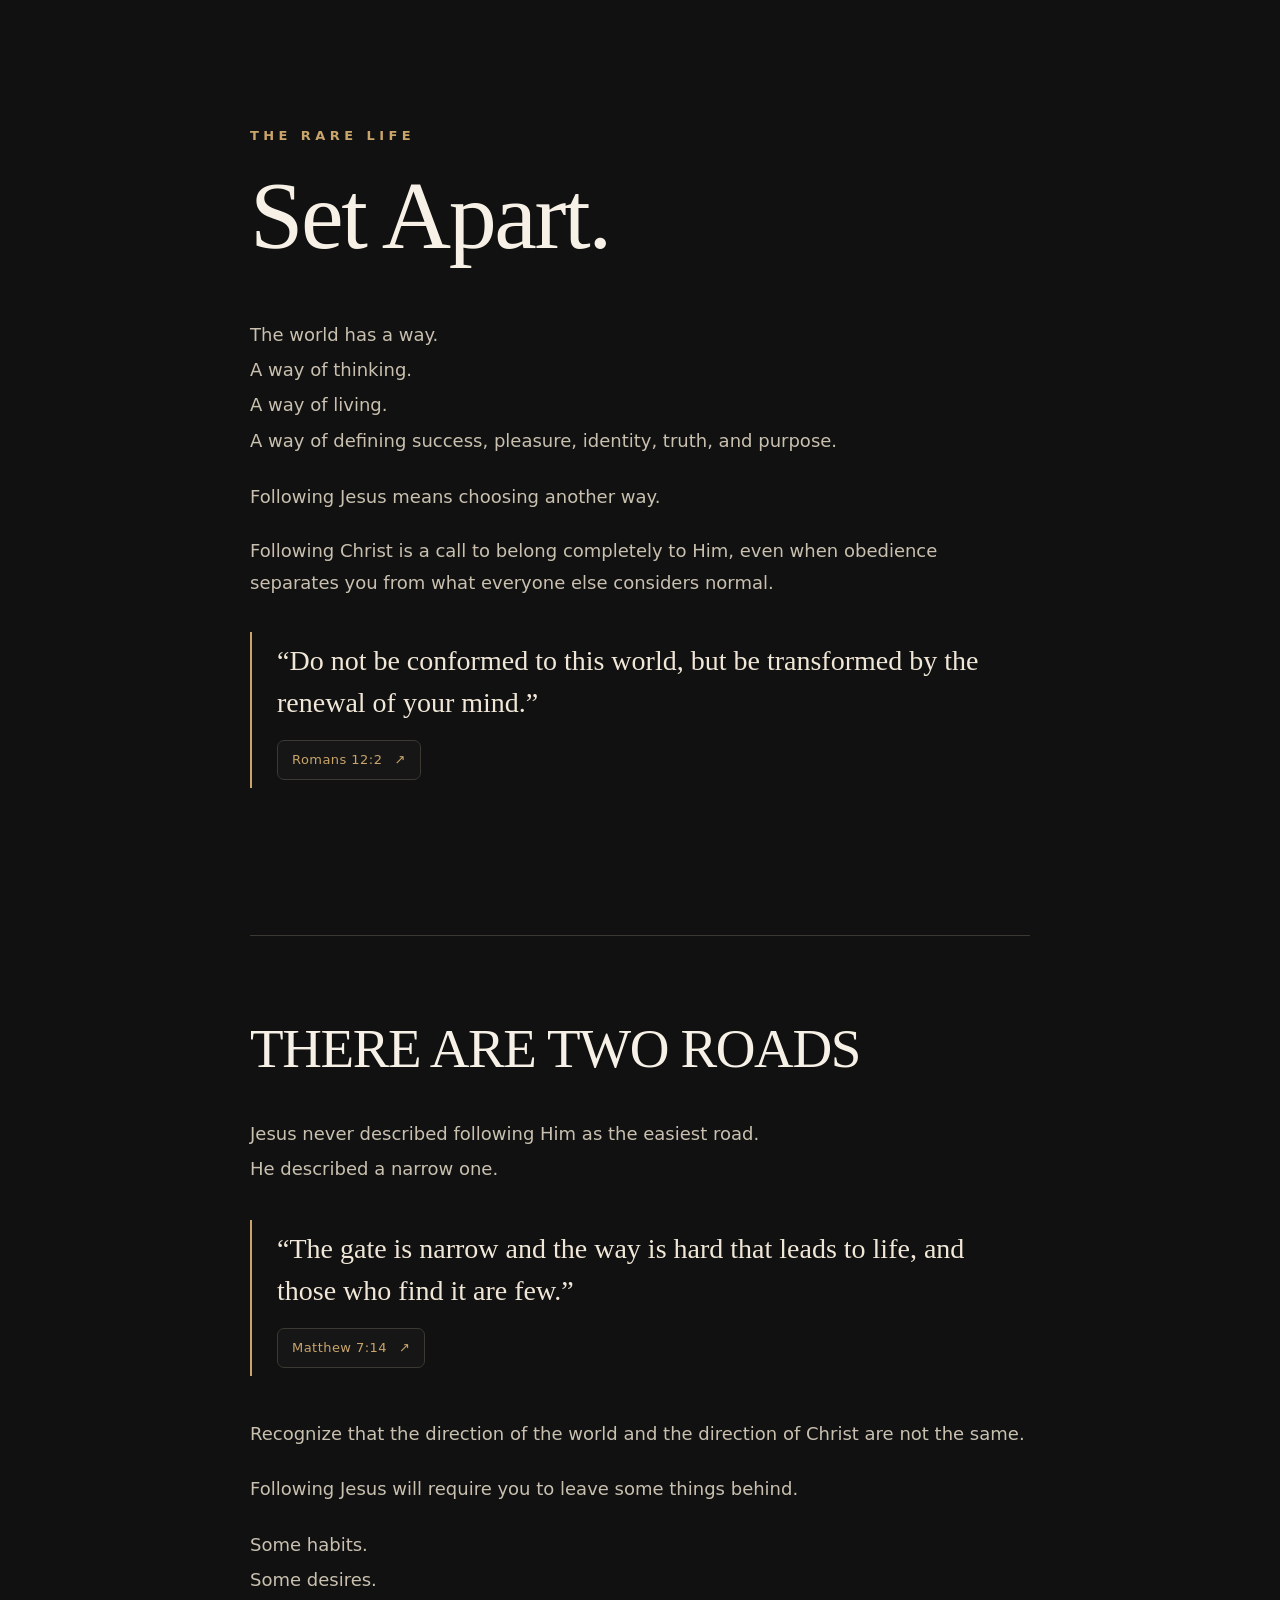
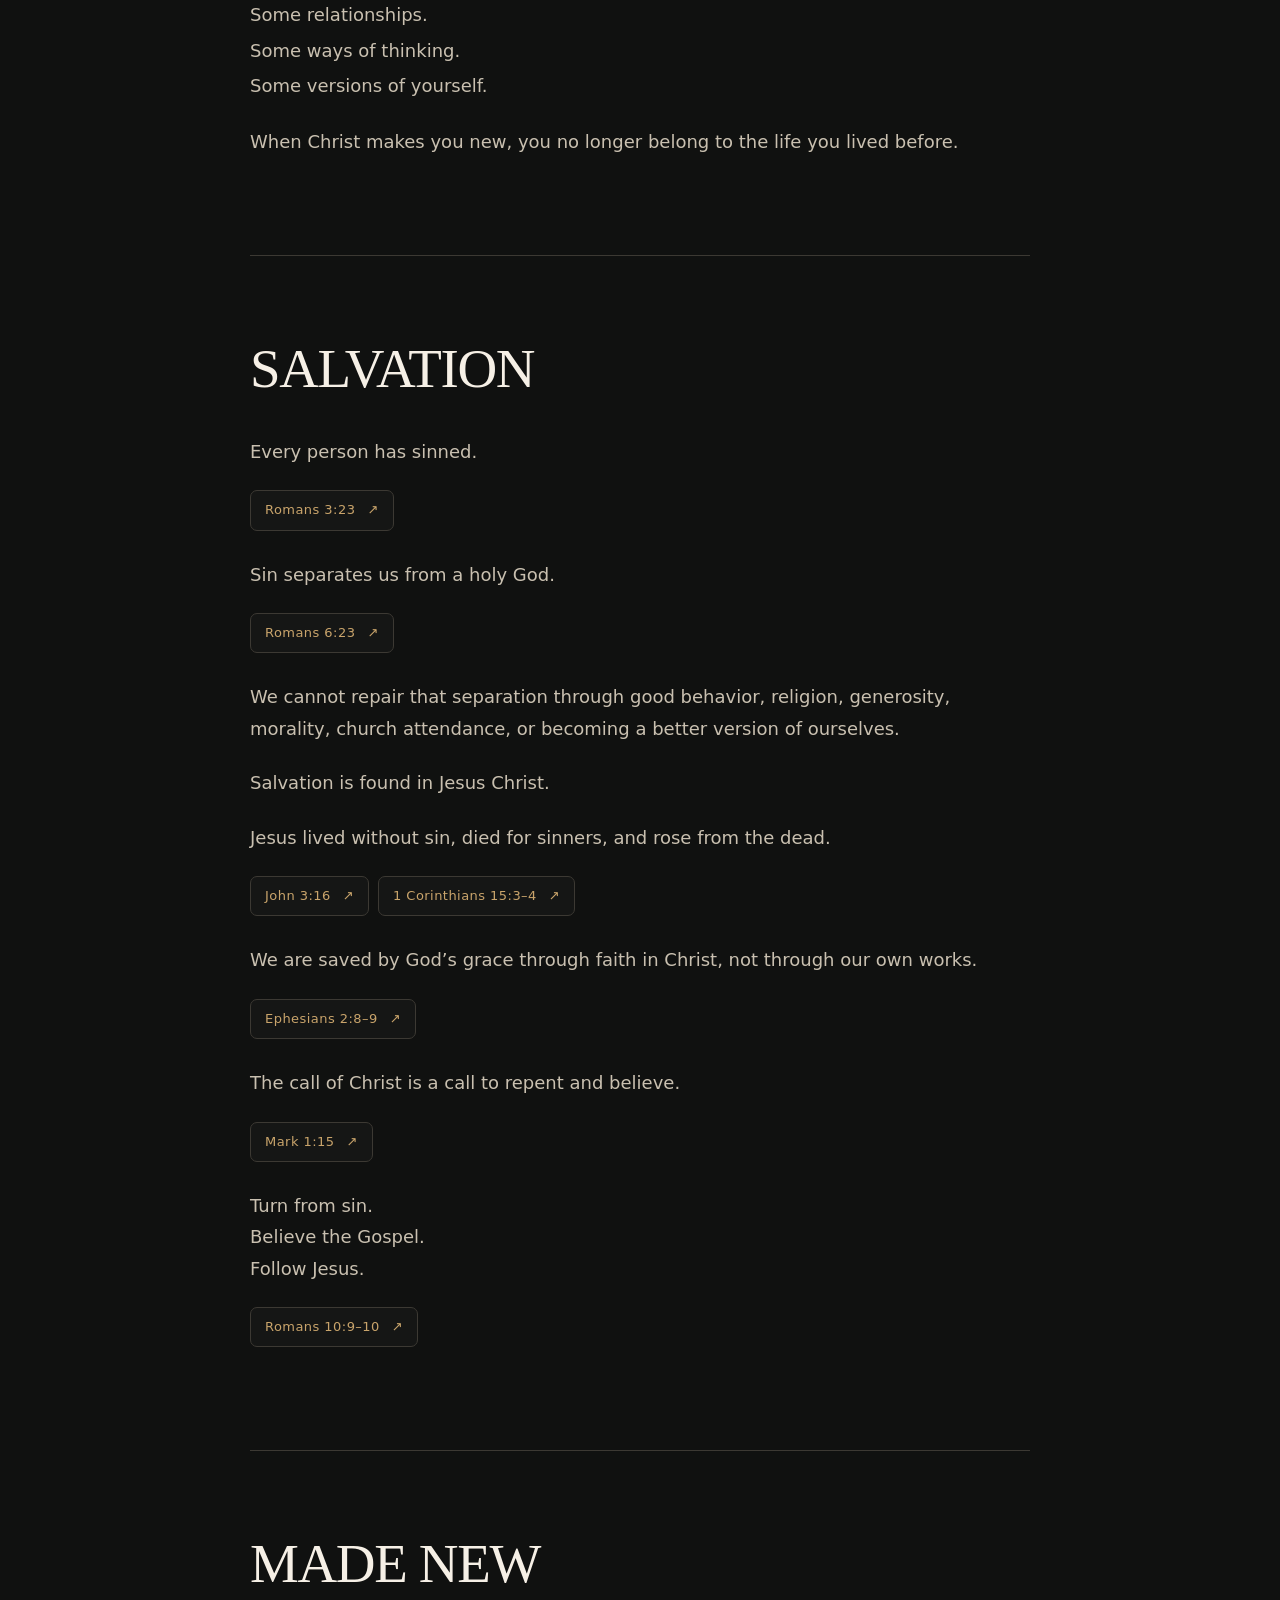
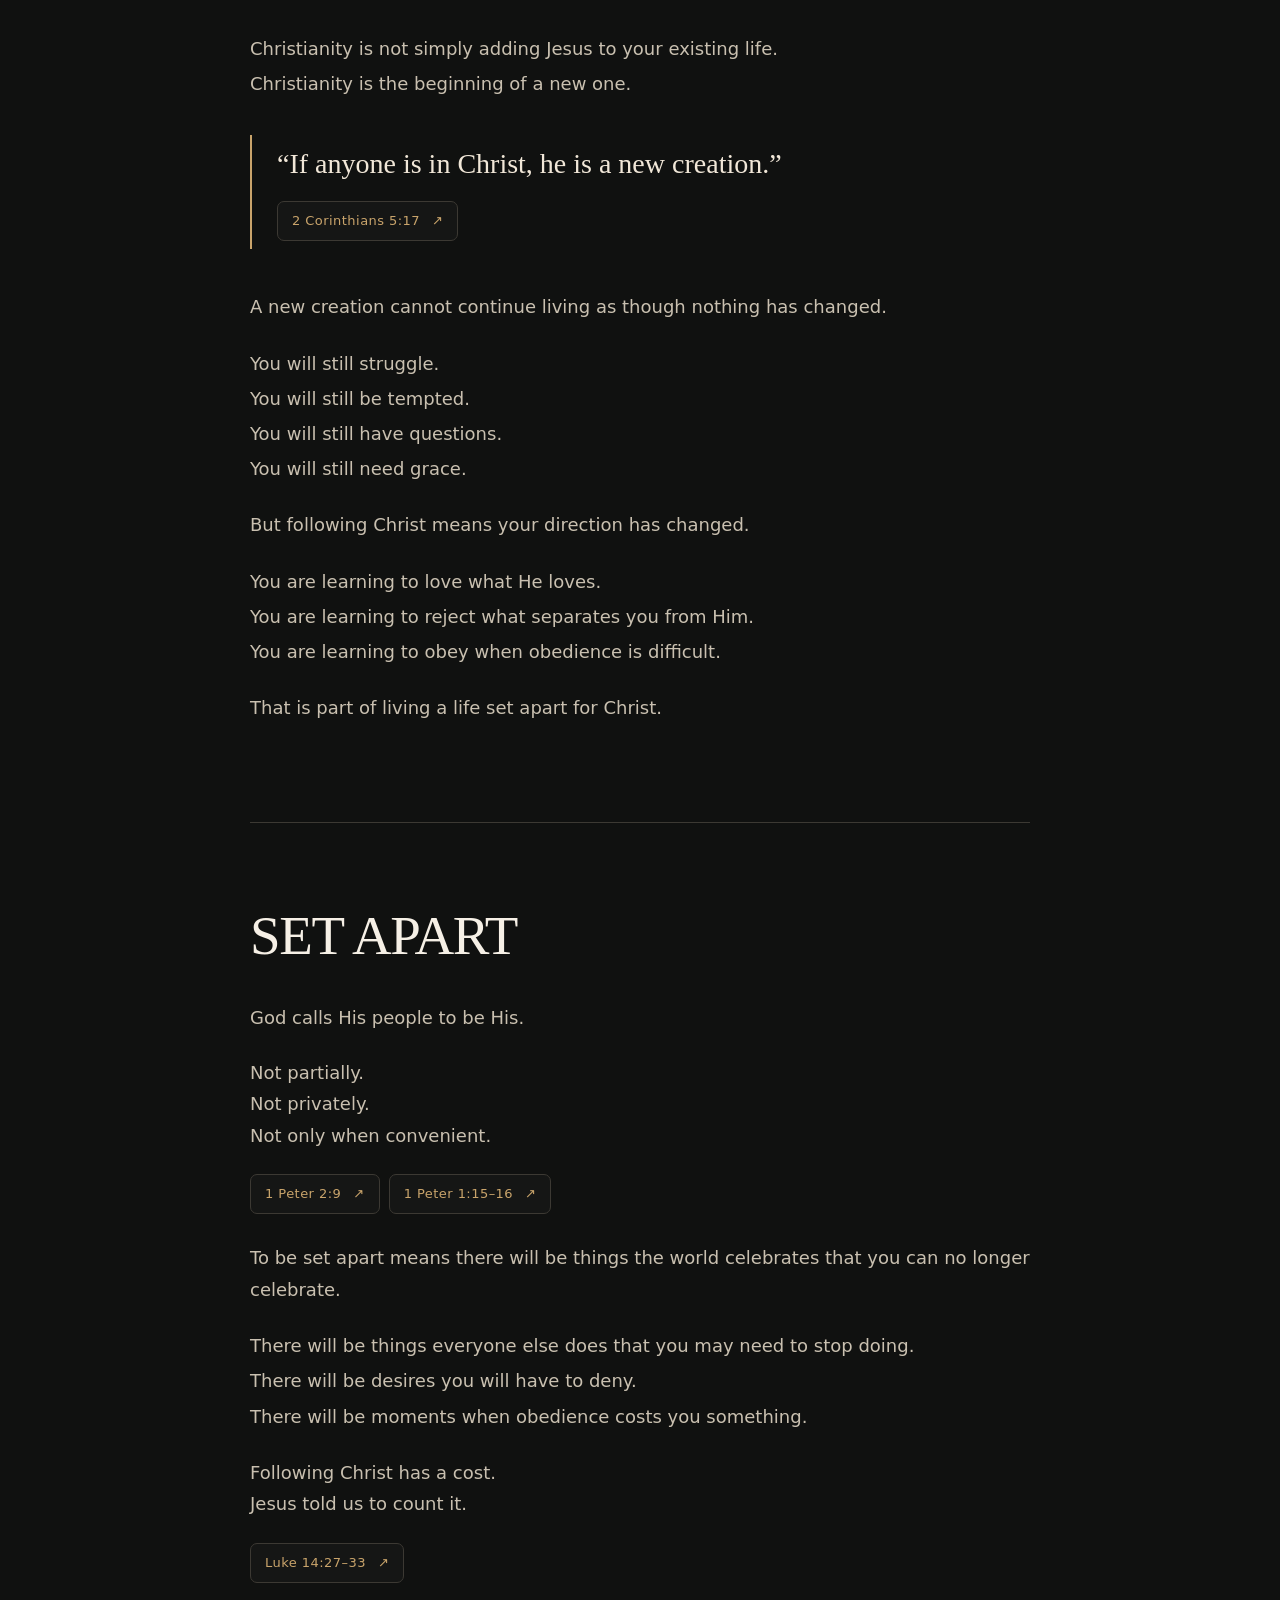
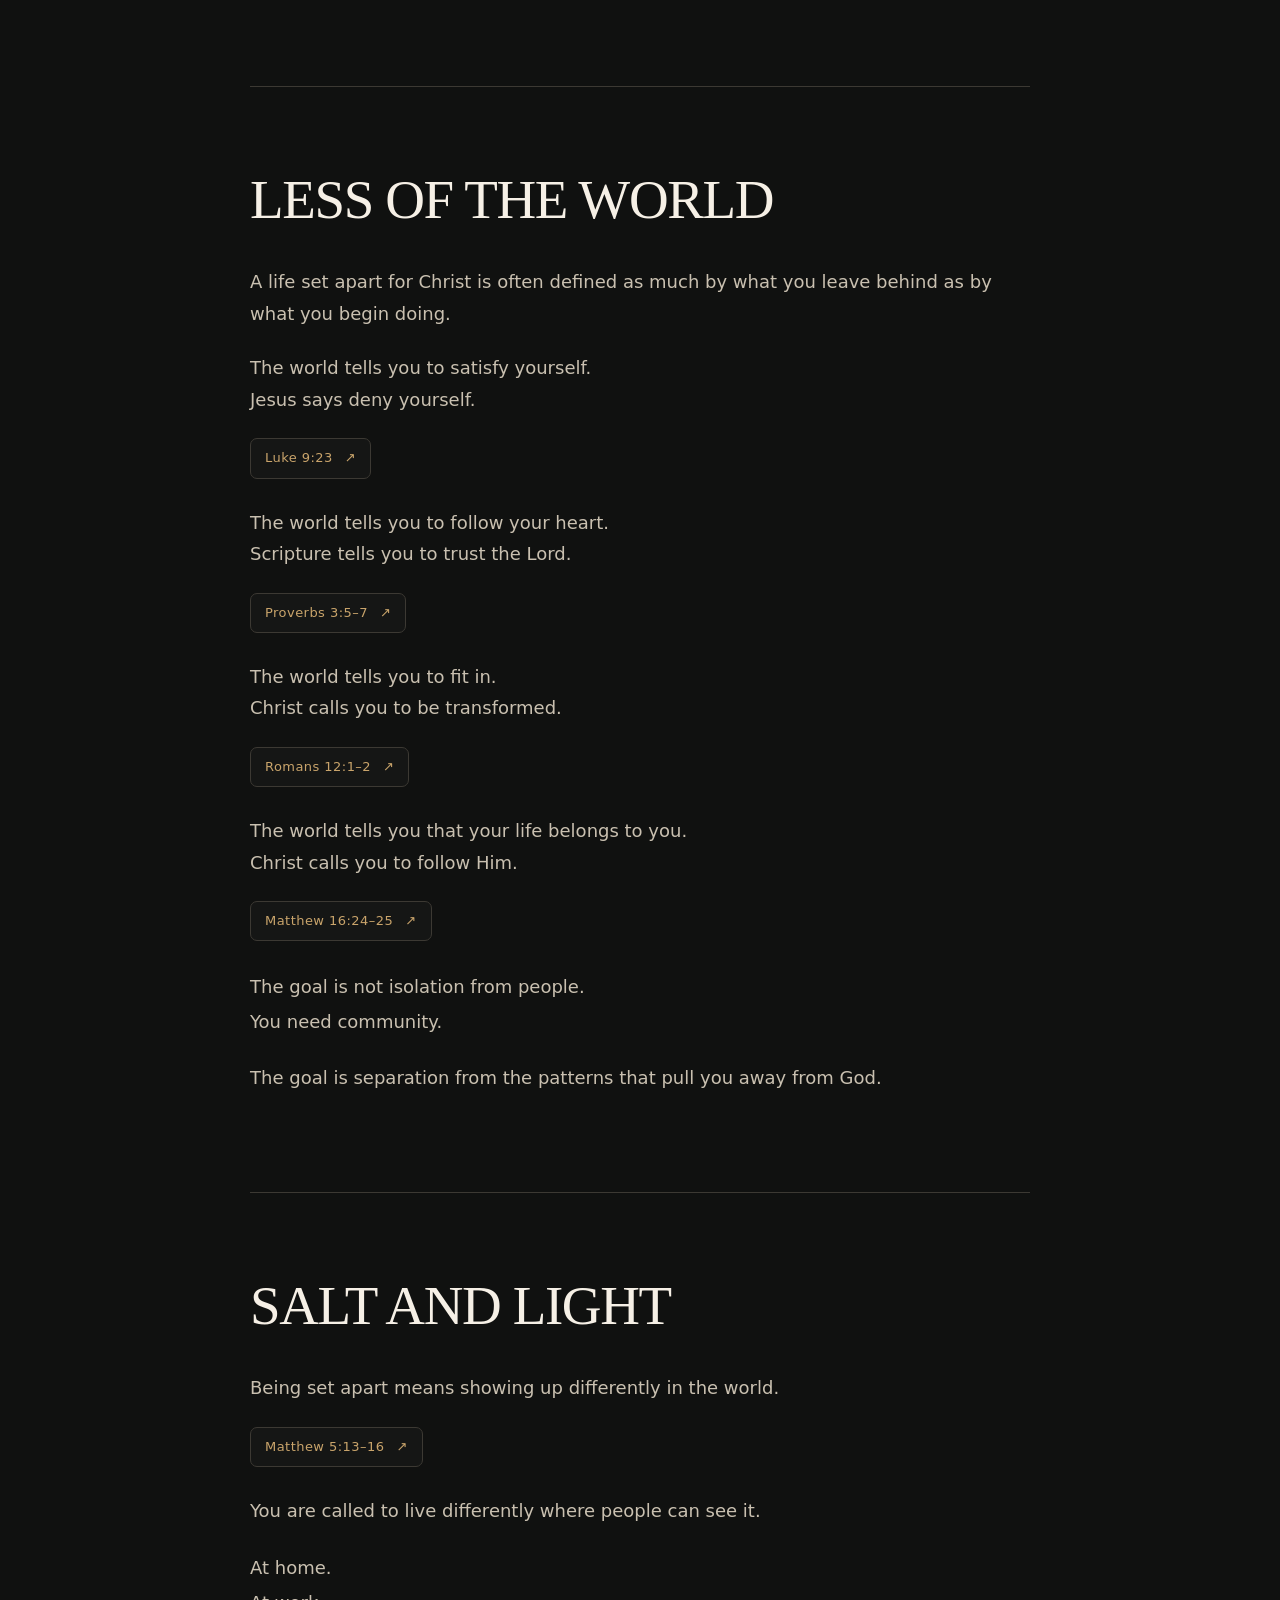
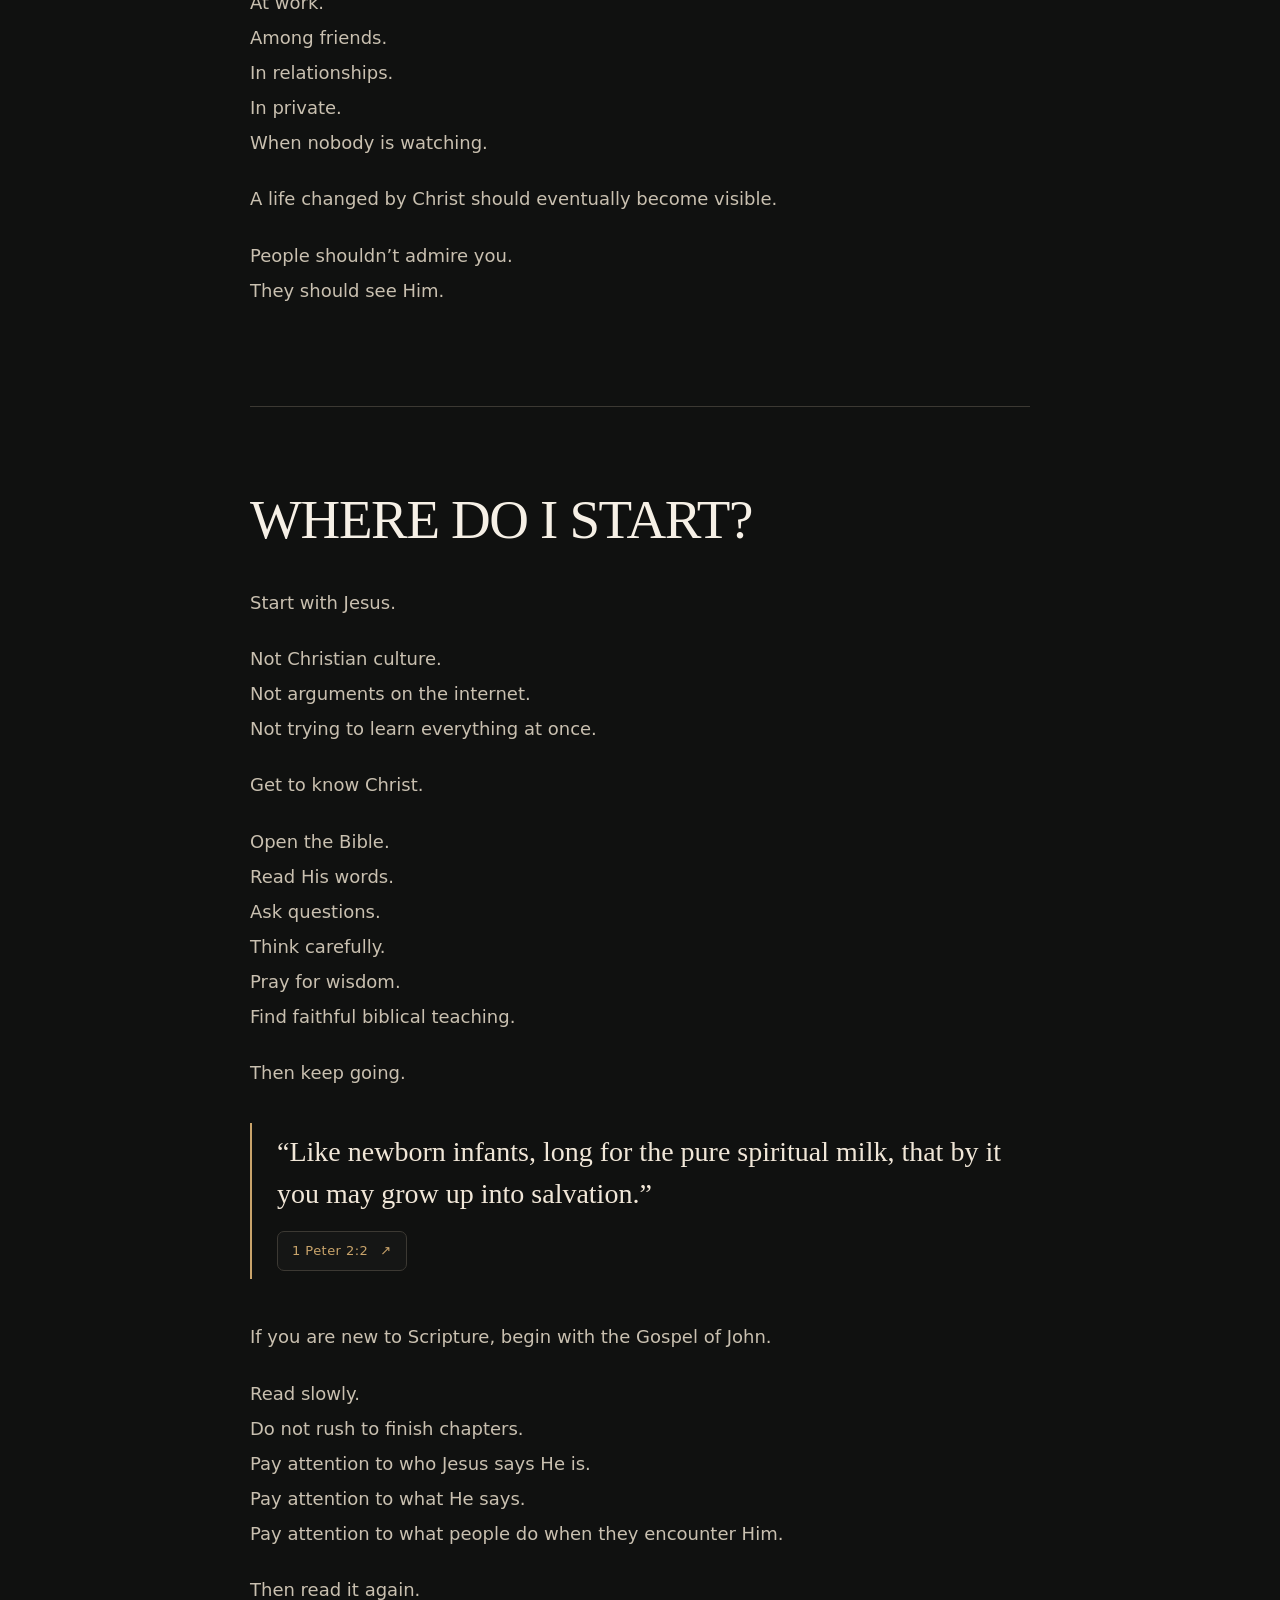
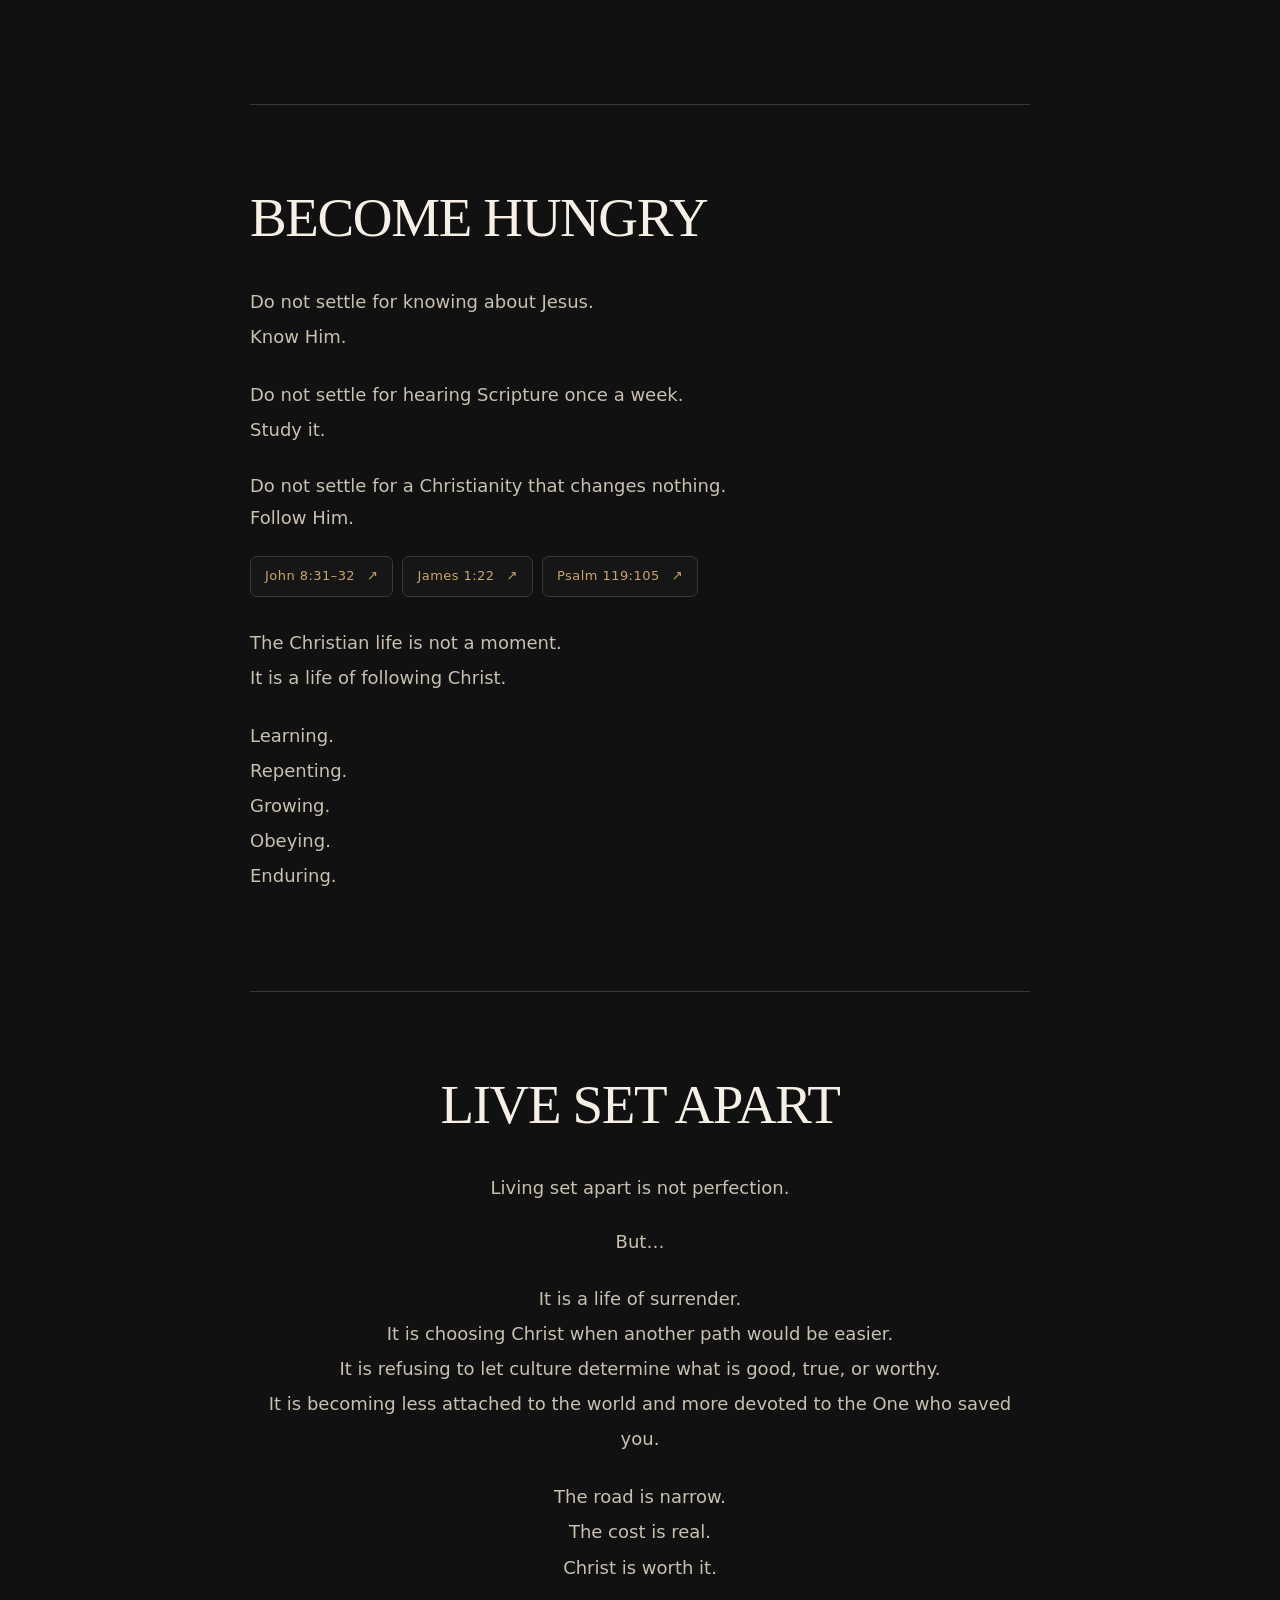
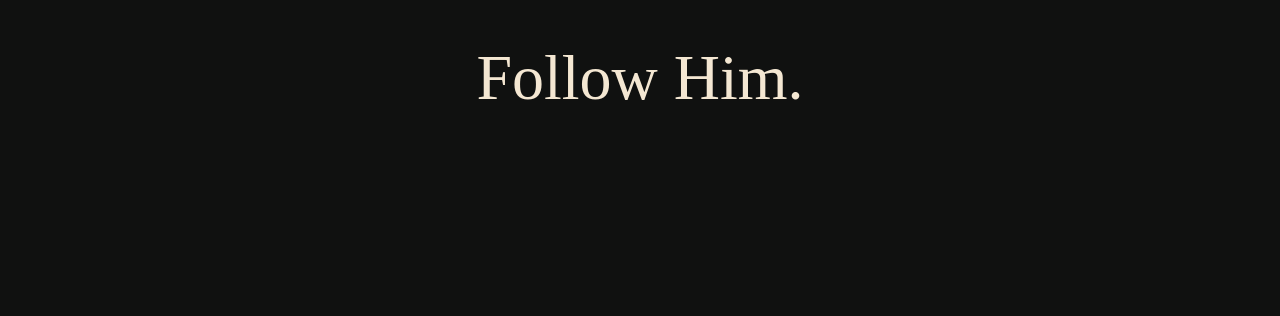
==== index.html @ aec526b1 "Add files via upload" ====
<!doctype html><html lang="en"><head><meta charset="utf-8"><meta name="viewport" content="width=device-width,initial-scale=1"><title>The Rare Life — Set Apart</title><style>html,body{margin:0;background:#101110}</style><style>/* The Rare Life — scoped styling for Vzy */
#rare-life-site{--rl-bg:#101110;--rl-text:#e9e2d5;--rl-muted:#c9c0b0;--rl-gold:#c9a46b;--rl-line:#3c3933;box-sizing:border-box;width:100%;max-width:none;margin:0 auto;padding:0 22px 110px;background:var(--rl-bg);color:var(--rl-text);font:400 18px/1.75 system-ui,-apple-system,"Segoe UI",Arial,sans-serif;text-align:left}
#rare-life-site *{box-sizing:border-box}
#rare-life-site .rl-intro,#rare-life-site .rl-section{max-width:780px;margin:0 auto;padding:82px 0 75px}
#rare-life-site .rl-intro{padding-top:125px;padding-bottom:105px}
#rare-life-site .rl-section{border-top:1px solid var(--rl-line)}
#rare-life-site .rl-site-name{font-size:13px;letter-spacing:.34em;font-weight:750;color:var(--rl-gold);text-transform:uppercase;margin:0 0 14px}
#rare-life-site h1,#rare-life-site h2{font-family:Georgia,"Times New Roman",serif;color:#f6f0e6;letter-spacing:-.025em;line-height:1.12;font-weight:500}
#rare-life-site h1{font-size:clamp(52px,9vw,96px);margin:0 0 48px}
#rare-life-site h2{font-size:clamp(33px,5vw,55px);margin:0 0 36px}
#rare-life-site p{font-size:inherit;line-height:inherit;color:var(--rl-muted);margin:0 0 23px}
#rare-life-site .rl-lines{line-height:1.95}
#rare-life-site .rl-quote{border-left:2px solid var(--rl-gold);padding:8px 0 8px 25px;margin:34px 0 42px;background:none}
#rare-life-site .rl-quote p{font:normal clamp(21px,3vw,28px)/1.5 Georgia,"Times New Roman",serif;color:#f1e7d8;margin:0 0 16px}
#rare-life-site .rl-references{display:flex;flex-wrap:wrap;gap:9px;margin:0 0 28px}
#rare-life-site a.rl-verse{display:inline-flex;align-items:center;gap:12px;text-decoration:none;color:var(--rl-gold);font-size:13px;line-height:1.4;letter-spacing:.035em;border:1px solid var(--rl-line);border-radius:7px;padding:10px 14px;background:#ffffff05}
#rare-life-site a.rl-verse:hover,#rare-life-site a.rl-verse:focus-visible{border-color:var(--rl-gold);background:#ffffff0c}
#rare-life-site .rl-section:last-child{text-align:center;padding-bottom:90px}
#rare-life-site .rl-section:last-child p:last-child{font:normal clamp(38px,7vw,64px)/1.2 Georgia,"Times New Roman",serif;color:#f4e7d2;margin:55px 0 0}
@media(max-width:600px){#rare-life-site{padding:0 20px 70px;font-size:16px}#rare-life-site .rl-intro,#rare-life-site .rl-section{padding:62px 0}#rare-life-site .rl-intro{padding-top:90px}#rare-life-site h1{margin-bottom:34px}#rare-life-site h2{margin-bottom:25px}#rare-life-site .rl-quote{padding-left:16px}}
</style></head><body><main id="rare-life-site" class="rare-life-site" aria-label="The Rare Life">
<header class="rl-intro"><p class="rl-site-name">THE RARE LIFE</p><h1>Set Apart.</h1><p class="rl-lines">The world has a way.<br>A way of thinking.<br>A way of living.<br>A way of defining success, pleasure, identity, truth, and purpose.</p><p>Following Jesus means choosing another way.</p><p>Following Christ is a call to belong completely to Him, even when obedience separates you from what everyone else considers normal.</p><blockquote class="rl-quote"><p>“Do not be conformed to this world, but be transformed by the renewal of your mind.”</p><a class="rl-verse" href="https://www.esv.org/Romans+12/" target="_blank" rel="noopener noreferrer" aria-label="Read Romans 12:2 in ESV chapter context">Romans 12:2 <span aria-hidden="true">↗</span></a></blockquote></header>
<section class="rl-section" id="there-are-two-roads"><h2>THERE ARE TWO ROADS</h2><p class="rl-lines">Jesus never described following Him as the easiest road.<br>He described a narrow one.</p><blockquote class="rl-quote"><p>“The gate is narrow and the way is hard that leads to life, and those who find it are few.”</p><a class="rl-verse" href="https://www.esv.org/Matthew+7/" target="_blank" rel="noopener noreferrer" aria-label="Read Matthew 7:14 in ESV chapter context">Matthew 7:14 <span aria-hidden="true">↗</span></a></blockquote><p>Recognize that the direction of the world and the direction of Christ are not the same.</p><p>Following Jesus will require you to leave some things behind.</p><p class="rl-lines">Some habits.<br>Some desires.<br>Some relationships.<br>Some ways of thinking.<br>Some versions of yourself.</p><p>When Christ makes you new, you no longer belong to the life you lived before.</p></section>
<section class="rl-section" id="salvation"><h2>SALVATION</h2><p>Every person has sinned.</p><div class="rl-references"><a class="rl-verse" href="https://www.esv.org/Romans+3/" target="_blank" rel="noopener noreferrer" aria-label="Read Romans 3:23 in ESV chapter context">Romans 3:23 <span aria-hidden="true">↗</span></a></div><p>Sin separates us from a holy God.</p><div class="rl-references"><a class="rl-verse" href="https://www.esv.org/Romans+6/" target="_blank" rel="noopener noreferrer" aria-label="Read Romans 6:23 in ESV chapter context">Romans 6:23 <span aria-hidden="true">↗</span></a></div><p>We cannot repair that separation through good behavior, religion, generosity, morality, church attendance, or becoming a better version of ourselves.</p><p>Salvation is found in Jesus Christ.</p><p>Jesus lived without sin, died for sinners, and rose from the dead.</p><div class="rl-references"><a class="rl-verse" href="https://www.esv.org/John+3/" target="_blank" rel="noopener noreferrer" aria-label="Read John 3:16 in ESV chapter context">John 3:16 <span aria-hidden="true">↗</span></a><a class="rl-verse" href="https://www.esv.org/1+Corinthians+15/" target="_blank" rel="noopener noreferrer" aria-label="Read 1 Corinthians 15:3–4 in ESV chapter context">1 Corinthians 15:3–4 <span aria-hidden="true">↗</span></a></div><p>We are saved by God’s grace through faith in Christ, not through our own works.</p><div class="rl-references"><a class="rl-verse" href="https://www.esv.org/Ephesians+2/" target="_blank" rel="noopener noreferrer" aria-label="Read Ephesians 2:8–9 in ESV chapter context">Ephesians 2:8–9 <span aria-hidden="true">↗</span></a></div><p>The call of Christ is a call to repent and believe.</p><div class="rl-references"><a class="rl-verse" href="https://www.esv.org/Mark+1/" target="_blank" rel="noopener noreferrer" aria-label="Read Mark 1:15 in ESV chapter context">Mark 1:15 <span aria-hidden="true">↗</span></a></div><p>Turn from sin.<br>Believe the Gospel.<br>Follow Jesus.</p><div class="rl-references"><a class="rl-verse" href="https://www.esv.org/Romans+10/" target="_blank" rel="noopener noreferrer" aria-label="Read Romans 10:9–10 in ESV chapter context">Romans 10:9–10 <span aria-hidden="true">↗</span></a></div></section>
<section class="rl-section" id="made-new"><h2>MADE NEW</h2><p class="rl-lines">Christianity is not simply adding Jesus to your existing life.<br>Christianity is the beginning of a new one.</p><blockquote class="rl-quote"><p>“If anyone is in Christ, he is a new creation.”</p><a class="rl-verse" href="https://www.esv.org/2+Corinthians+5/" target="_blank" rel="noopener noreferrer" aria-label="Read 2 Corinthians 5:17 in ESV chapter context">2 Corinthians 5:17 <span aria-hidden="true">↗</span></a></blockquote><p>A new creation cannot continue living as though nothing has changed.</p><p class="rl-lines">You will still struggle.<br>You will still be tempted.<br>You will still have questions.<br>You will still need grace.</p><p>But following Christ means your direction has changed.</p><p class="rl-lines">You are learning to love what He loves.<br>You are learning to reject what separates you from Him.<br>You are learning to obey when obedience is difficult.</p><p>That is part of living a life set apart for Christ.</p></section>
<section class="rl-section" id="set-apart"><h2>SET APART</h2><p>God calls His people to be His.</p><p>Not partially.<br>Not privately.<br>Not only when convenient.</p><div class="rl-references"><a class="rl-verse" href="https://www.esv.org/1+Peter+2/" target="_blank" rel="noopener noreferrer" aria-label="Read 1 Peter 2:9 in ESV chapter context">1 Peter 2:9 <span aria-hidden="true">↗</span></a><a class="rl-verse" href="https://www.esv.org/1+Peter+1/" target="_blank" rel="noopener noreferrer" aria-label="Read 1 Peter 1:15–16 in ESV chapter context">1 Peter 1:15–16 <span aria-hidden="true">↗</span></a></div><p>To be set apart means there will be things the world celebrates that you can no longer celebrate.</p><p class="rl-lines">There will be things everyone else does that you may need to stop doing.<br>There will be desires you will have to deny.<br>There will be moments when obedience costs you something.</p><p>Following Christ has a cost.<br>Jesus told us to count it.</p><div class="rl-references"><a class="rl-verse" href="https://www.esv.org/Luke+14/" target="_blank" rel="noopener noreferrer" aria-label="Read Luke 14:27–33 in ESV chapter context">Luke 14:27–33 <span aria-hidden="true">↗</span></a></div></section>
<section class="rl-section" id="less-of-the-world"><h2>LESS OF THE WORLD</h2><p>A life set apart for Christ is often defined as much by what you leave behind as by what you begin doing.</p><p>The world tells you to satisfy yourself.<br>Jesus says deny yourself.</p><div class="rl-references"><a class="rl-verse" href="https://www.esv.org/Luke+9/" target="_blank" rel="noopener noreferrer" aria-label="Read Luke 9:23 in ESV chapter context">Luke 9:23 <span aria-hidden="true">↗</span></a></div><p>The world tells you to follow your heart.<br>Scripture tells you to trust the Lord.</p><div class="rl-references"><a class="rl-verse" href="https://www.esv.org/Proverbs+3/" target="_blank" rel="noopener noreferrer" aria-label="Read Proverbs 3:5–7 in ESV chapter context">Proverbs 3:5–7 <span aria-hidden="true">↗</span></a></div><p>The world tells you to fit in.<br>Christ calls you to be transformed.</p><div class="rl-references"><a class="rl-verse" href="https://www.esv.org/Romans+12/" target="_blank" rel="noopener noreferrer" aria-label="Read Romans 12:1–2 in ESV chapter context">Romans 12:1–2 <span aria-hidden="true">↗</span></a></div><p>The world tells you that your life belongs to you.<br>Christ calls you to follow Him.</p><div class="rl-references"><a class="rl-verse" href="https://www.esv.org/Matthew+16/" target="_blank" rel="noopener noreferrer" aria-label="Read Matthew 16:24–25 in ESV chapter context">Matthew 16:24–25 <span aria-hidden="true">↗</span></a></div><p class="rl-lines">The goal is not isolation from people.<br>You need community.</p><p>The goal is separation from the patterns that pull you away from God.</p></section>
<section class="rl-section" id="salt-and-light"><h2>SALT AND LIGHT</h2><p>Being set apart means showing up differently in the world.</p><div class="rl-references"><a class="rl-verse" href="https://www.esv.org/Matthew+5/" target="_blank" rel="noopener noreferrer" aria-label="Read Matthew 5:13–16 in ESV chapter context">Matthew 5:13–16 <span aria-hidden="true">↗</span></a></div><p>You are called to live differently where people can see it.</p><p class="rl-lines">At home.<br>At work.<br>Among friends.<br>In relationships.<br>In private.<br>When nobody is watching.</p><p>A life changed by Christ should eventually become visible.</p><p class="rl-lines">People shouldn’t admire you.<br>They should see Him.</p></section>
<section class="rl-section" id="where-do-i-start"><h2>WHERE DO I START?</h2><p>Start with Jesus.</p><p class="rl-lines">Not Christian culture.<br>Not arguments on the internet.<br>Not trying to learn everything at once.</p><p>Get to know Christ.</p><p class="rl-lines">Open the Bible.<br>Read His words.<br>Ask questions.<br>Think carefully.<br>Pray for wisdom.<br>Find faithful biblical teaching.</p><p>Then keep going.</p><blockquote class="rl-quote"><p>“Like newborn infants, long for the pure spiritual milk, that by it you may grow up into salvation.”</p><a class="rl-verse" href="https://www.esv.org/1+Peter+2/" target="_blank" rel="noopener noreferrer" aria-label="Read 1 Peter 2:2 in ESV chapter context">1 Peter 2:2 <span aria-hidden="true">↗</span></a></blockquote><p>If you are new to Scripture, begin with the Gospel of John.</p><p class="rl-lines">Read slowly.<br>Do not rush to finish chapters.<br>Pay attention to who Jesus says He is.<br>Pay attention to what He says.<br>Pay attention to what people do when they encounter Him.</p><p>Then read it again.</p></section>
<section class="rl-section" id="become-hungry"><h2>BECOME HUNGRY</h2><p class="rl-lines">Do not settle for knowing about Jesus.<br>Know Him.</p><p class="rl-lines">Do not settle for hearing Scripture once a week.<br>Study it.</p><p>Do not settle for a Christianity that changes nothing.<br>Follow Him.</p><div class="rl-references"><a class="rl-verse" href="https://www.esv.org/John+8/" target="_blank" rel="noopener noreferrer" aria-label="Read John 8:31–32 in ESV chapter context">John 8:31–32 <span aria-hidden="true">↗</span></a><a class="rl-verse" href="https://www.esv.org/James+1/" target="_blank" rel="noopener noreferrer" aria-label="Read James 1:22 in ESV chapter context">James 1:22 <span aria-hidden="true">↗</span></a><a class="rl-verse" href="https://www.esv.org/Psalm+119/" target="_blank" rel="noopener noreferrer" aria-label="Read Psalm 119:105 in ESV chapter context">Psalm 119:105 <span aria-hidden="true">↗</span></a></div><p class="rl-lines">The Christian life is not a moment.<br>It is a life of following Christ.</p><p class="rl-lines">Learning.<br>Repenting.<br>Growing.<br>Obeying.<br>Enduring.</p></section>
<section class="rl-section" id="live-set-apart"><h2>LIVE SET APART</h2><p>Living set apart is not perfection.</p><p>But…</p><p class="rl-lines">It is a life of surrender.<br>It is choosing Christ when another path would be easier.<br>It is refusing to let culture determine what is good, true, or worthy.<br>It is becoming less attached to the world and more devoted to the One who saved you.</p><p class="rl-lines">The road is narrow.<br>The cost is real.<br>Christ is worth it.</p><p>Follow Him.</p></section>
</main>
</body></html>
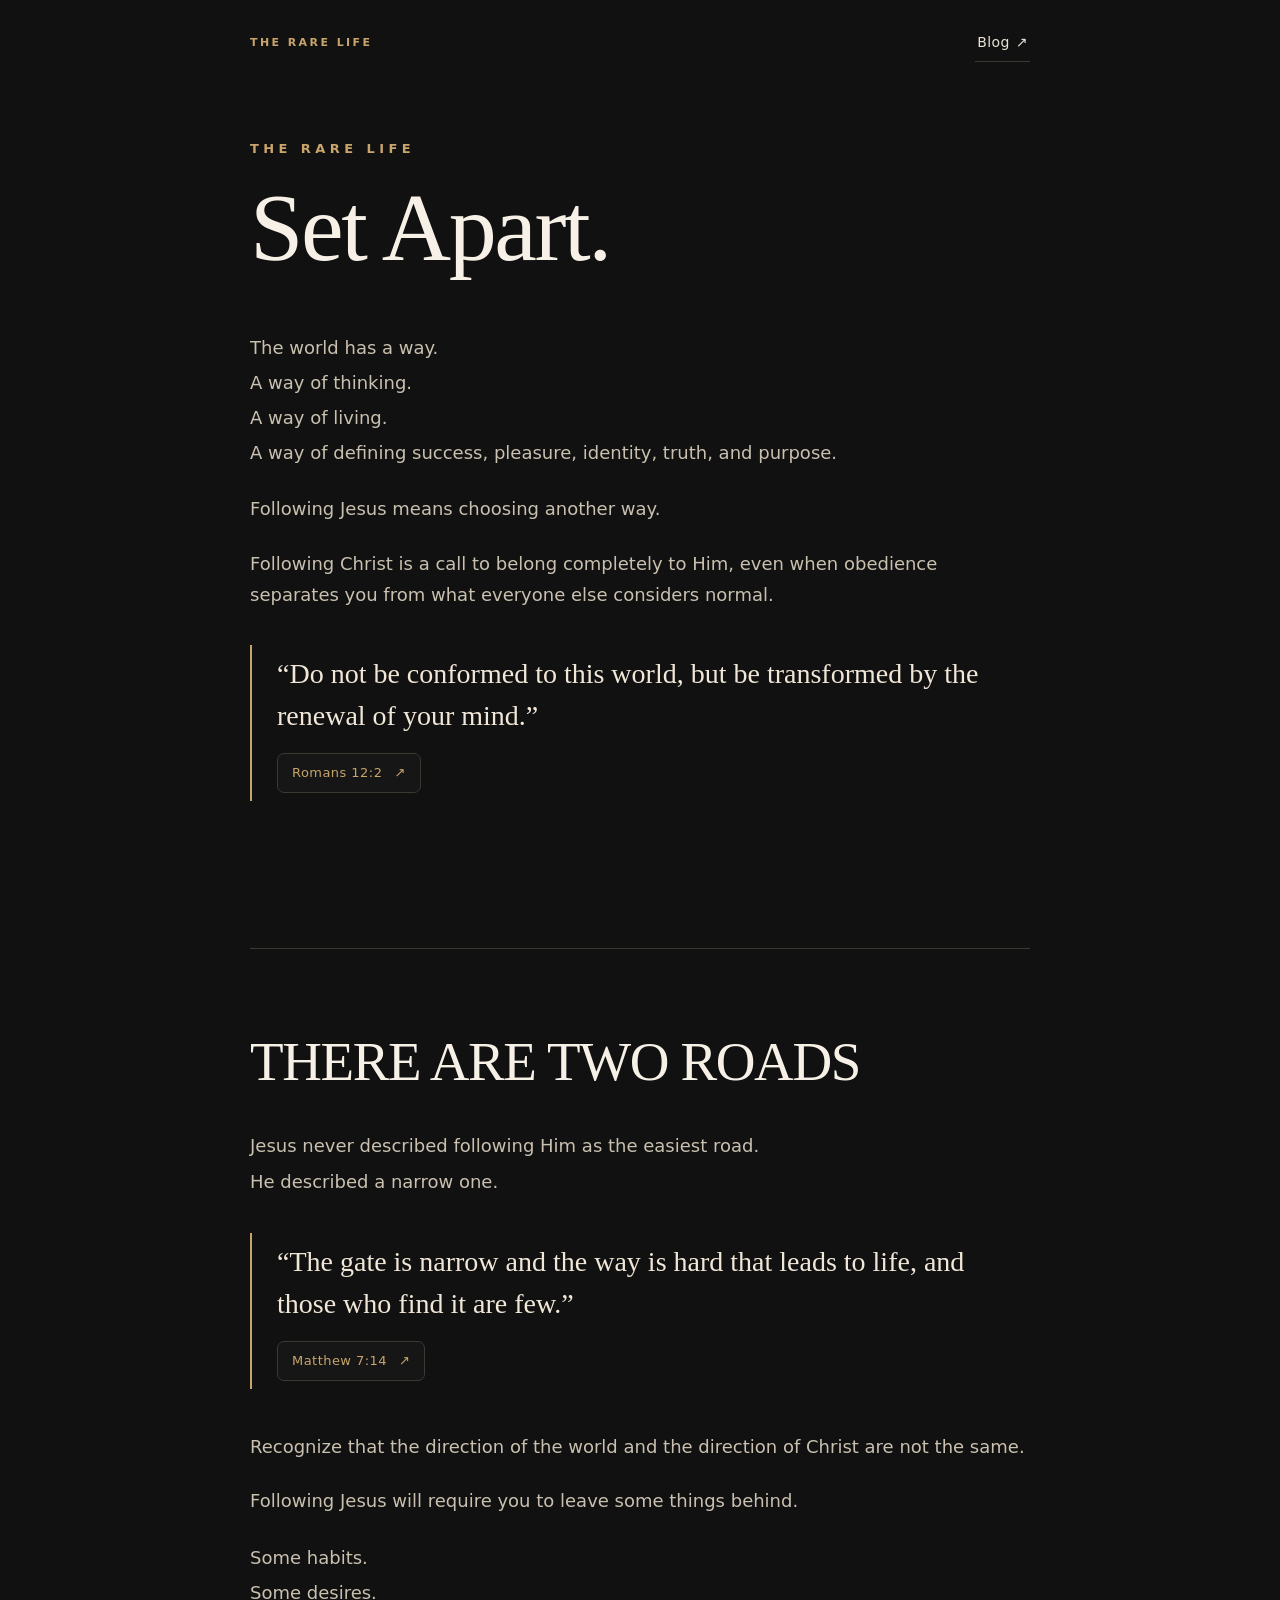
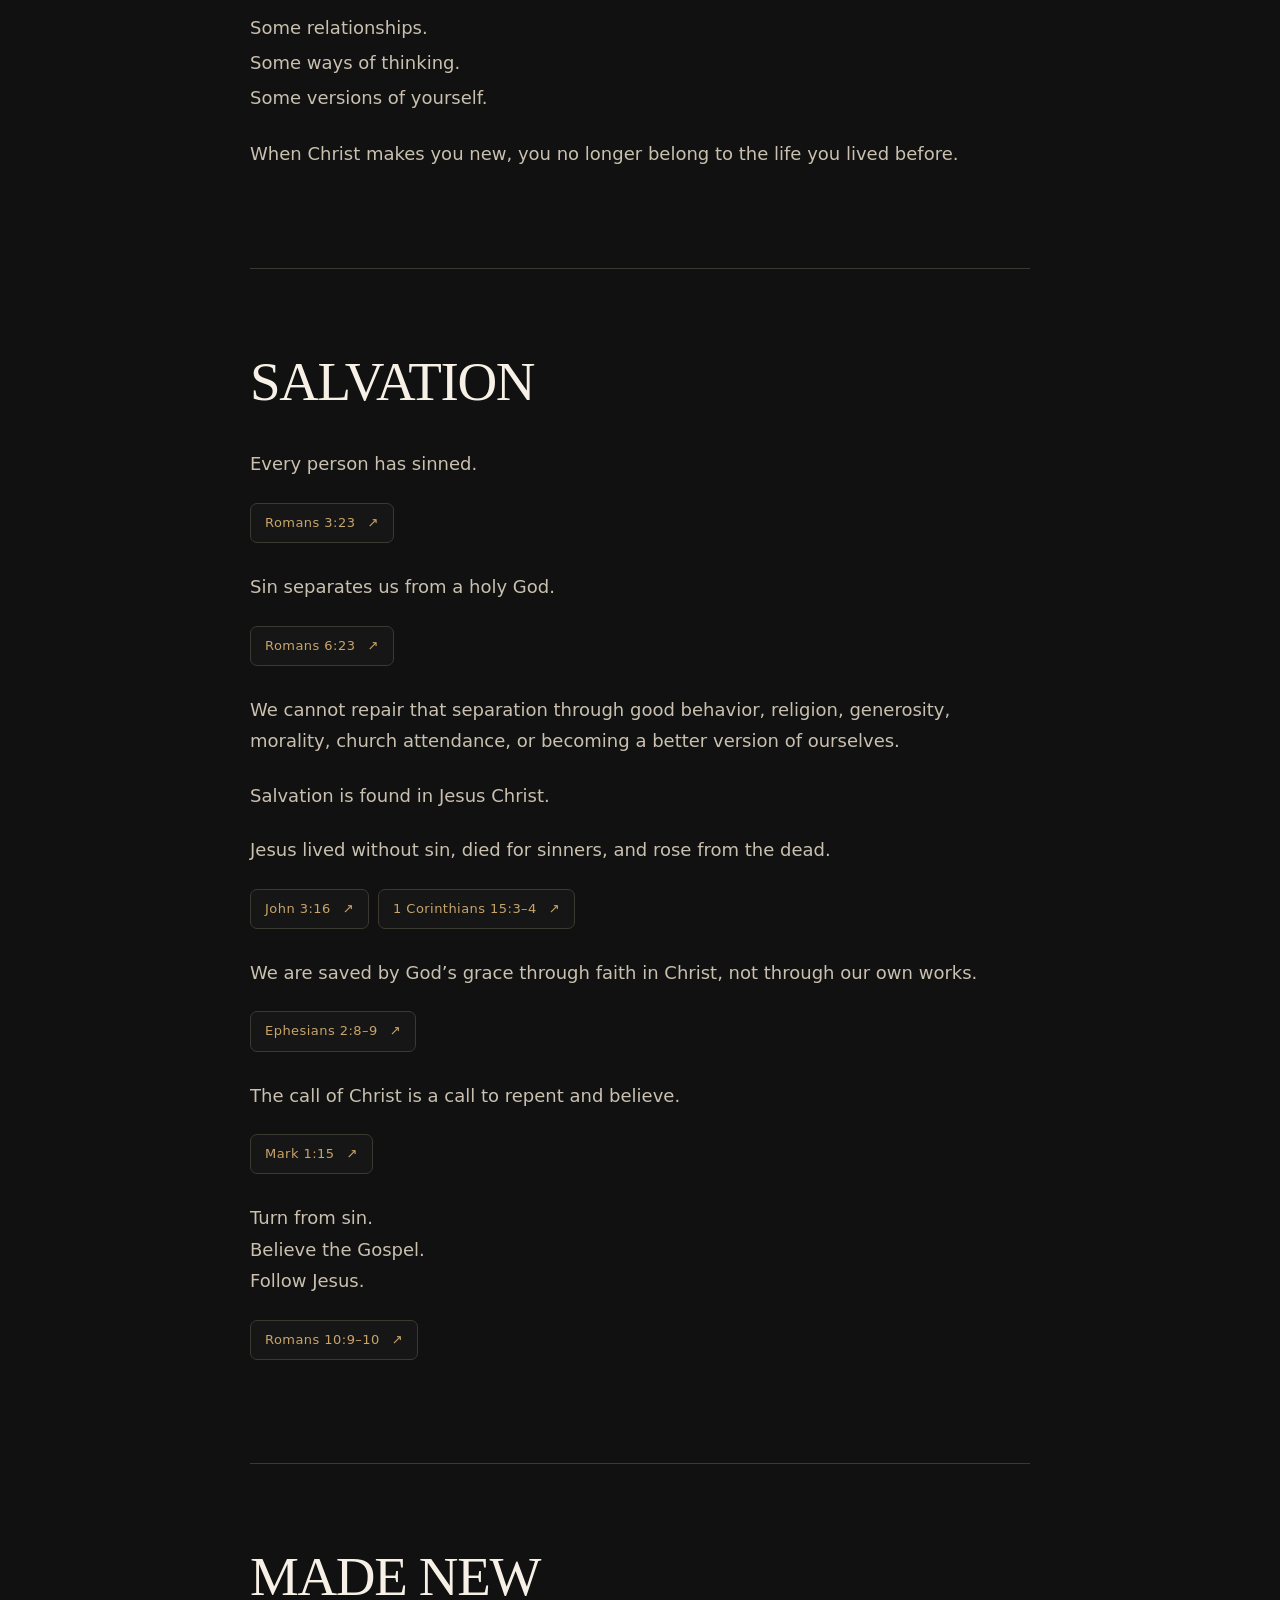
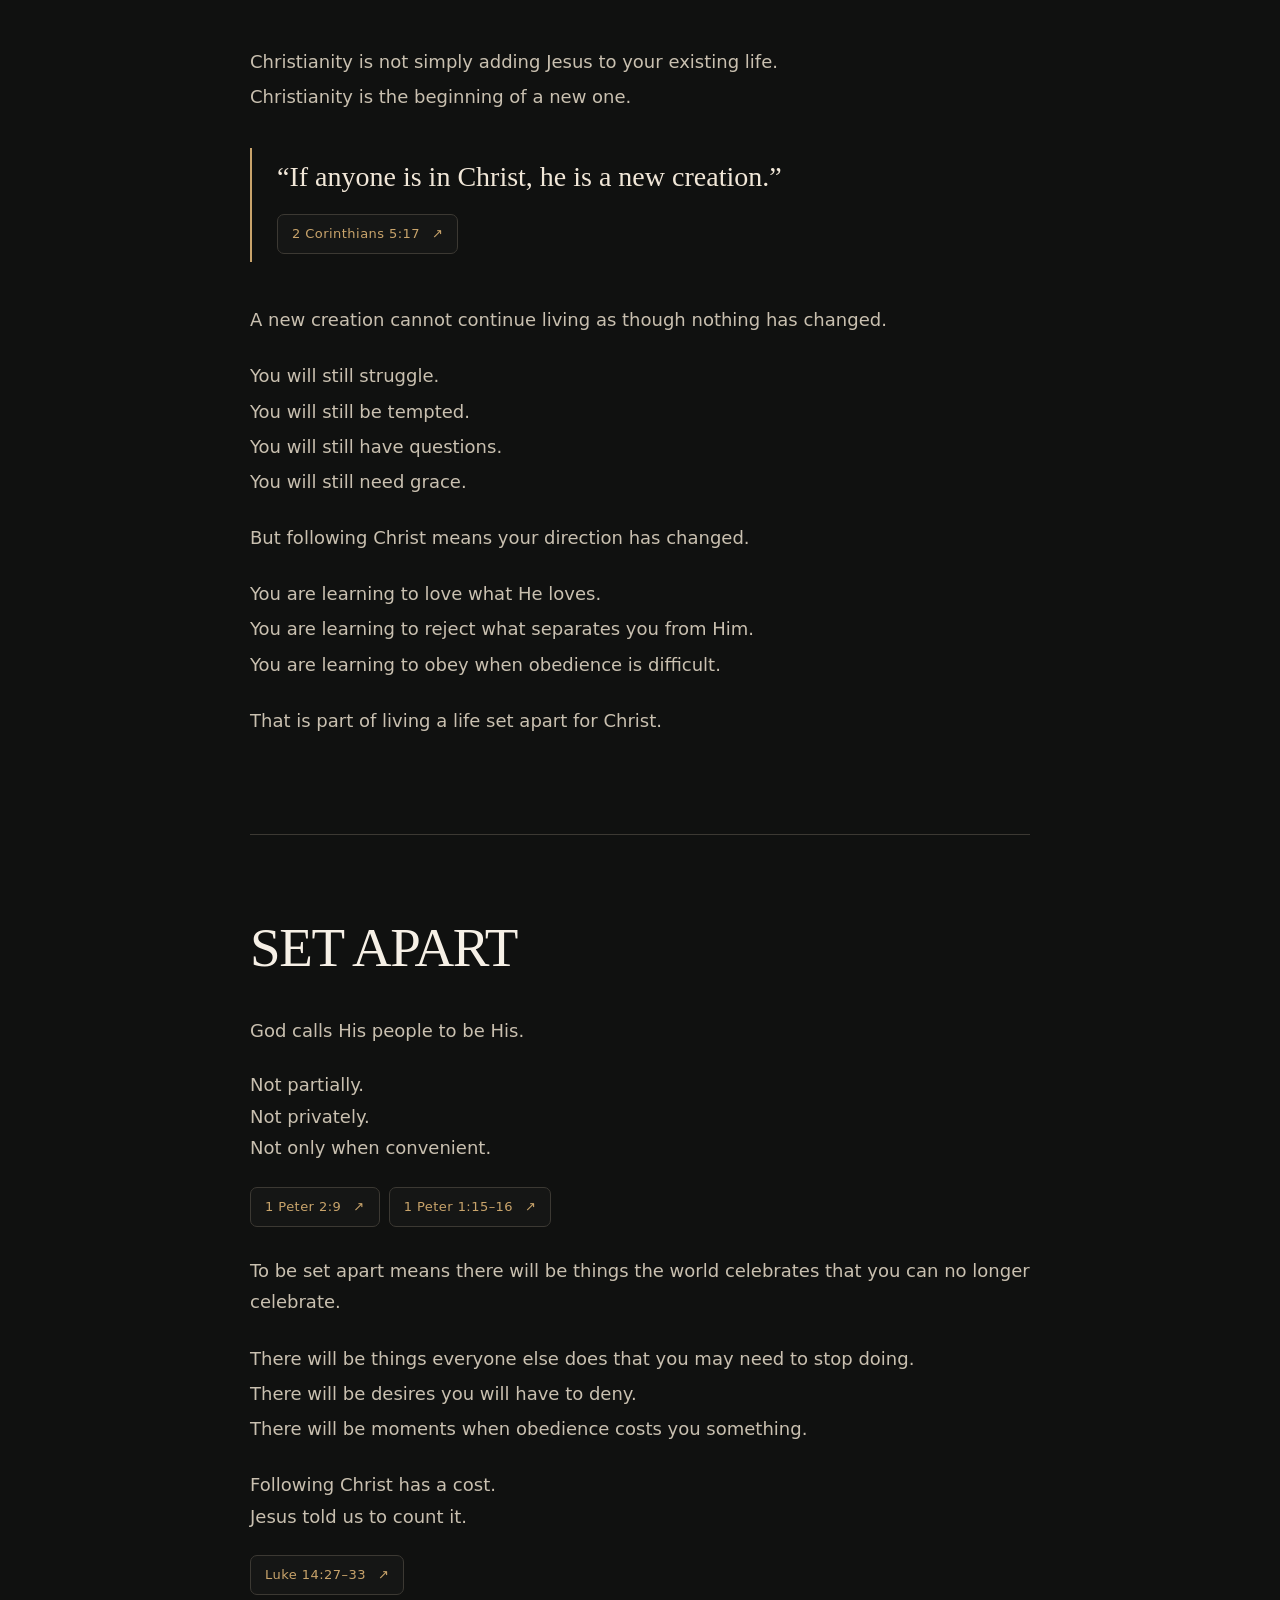
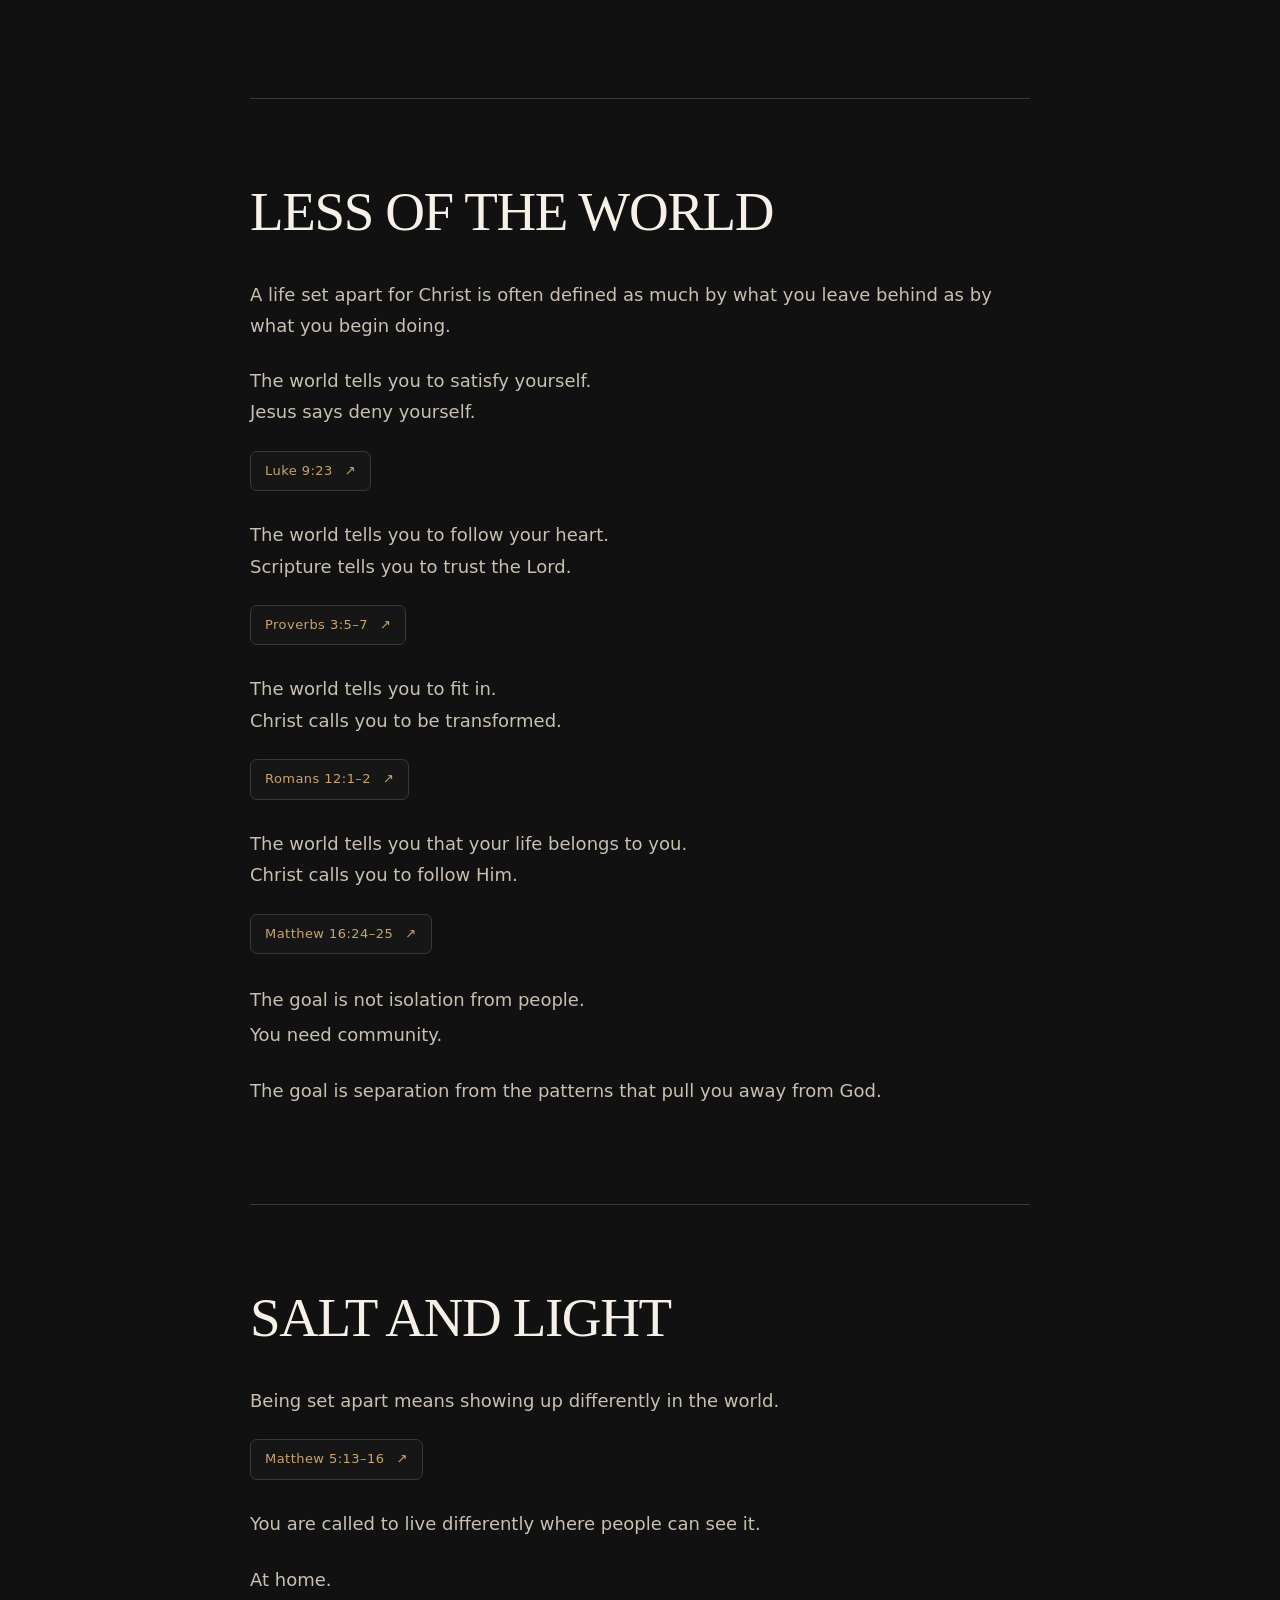
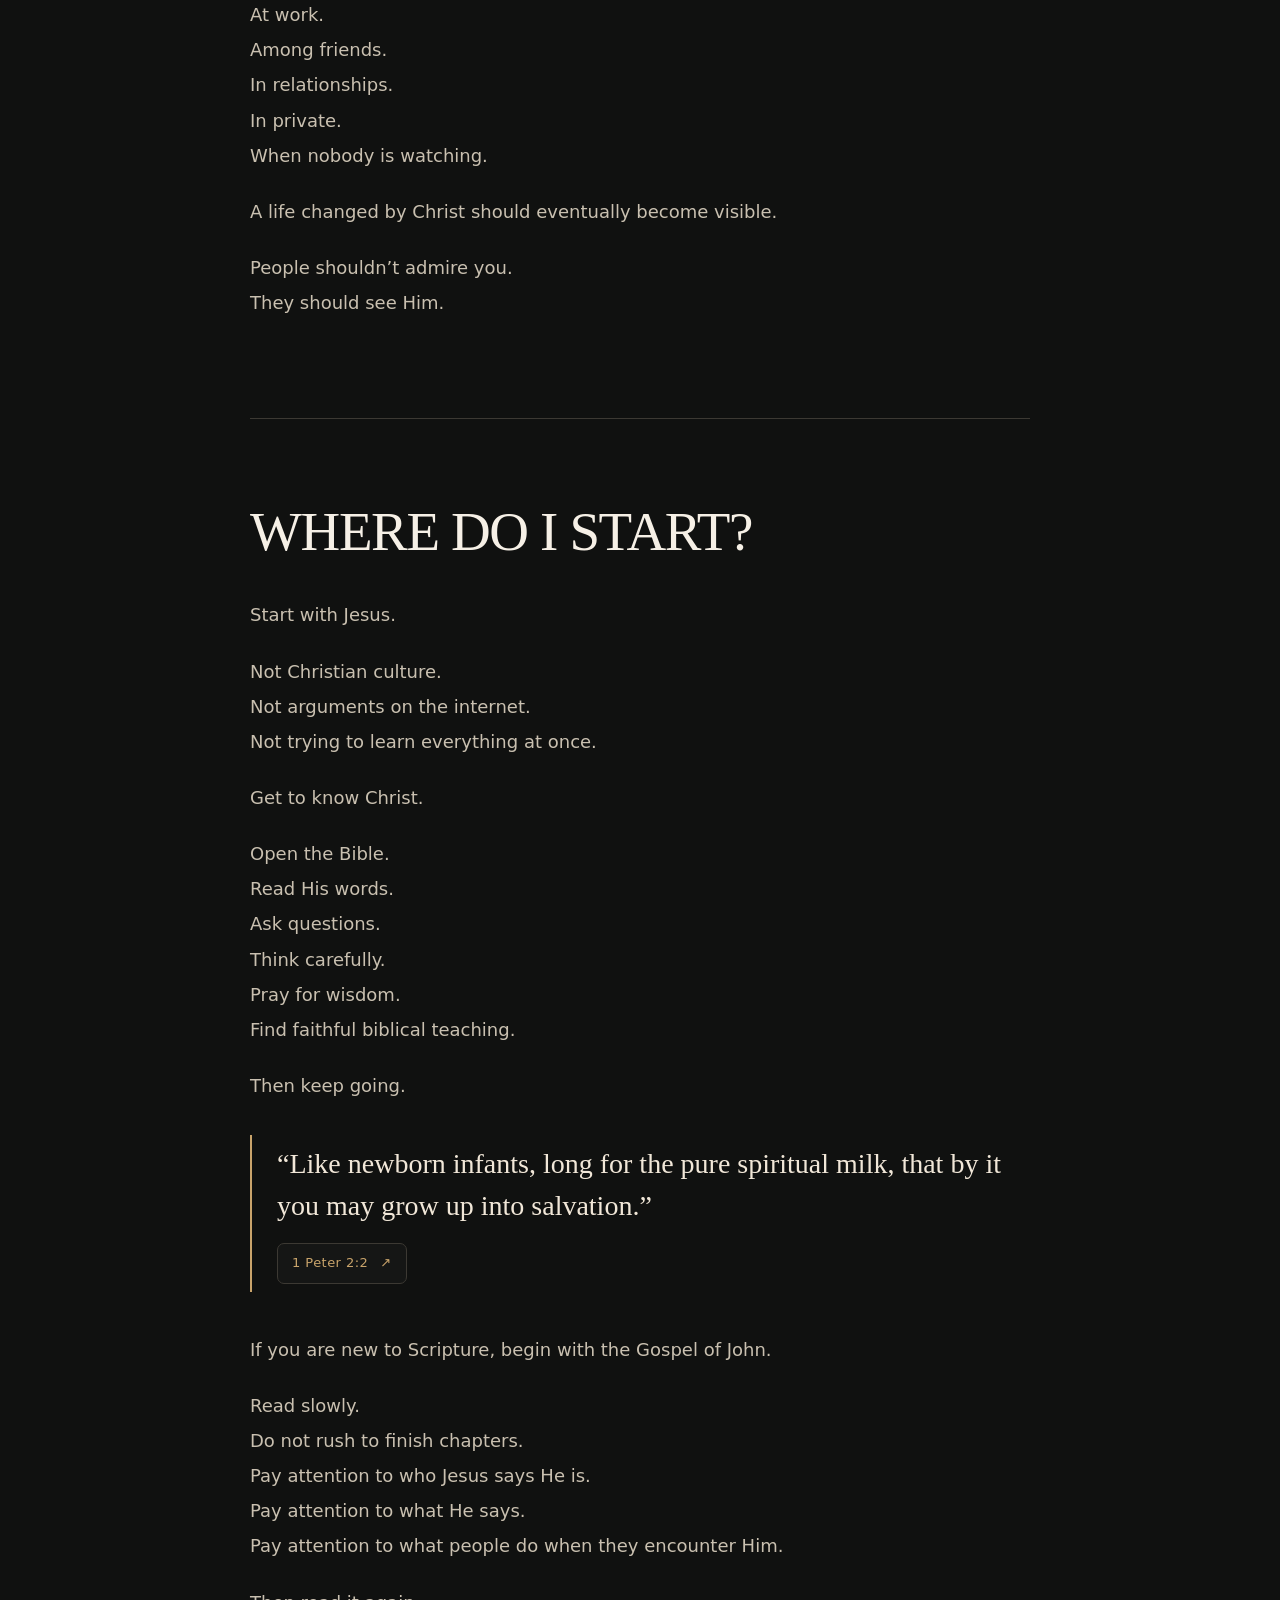
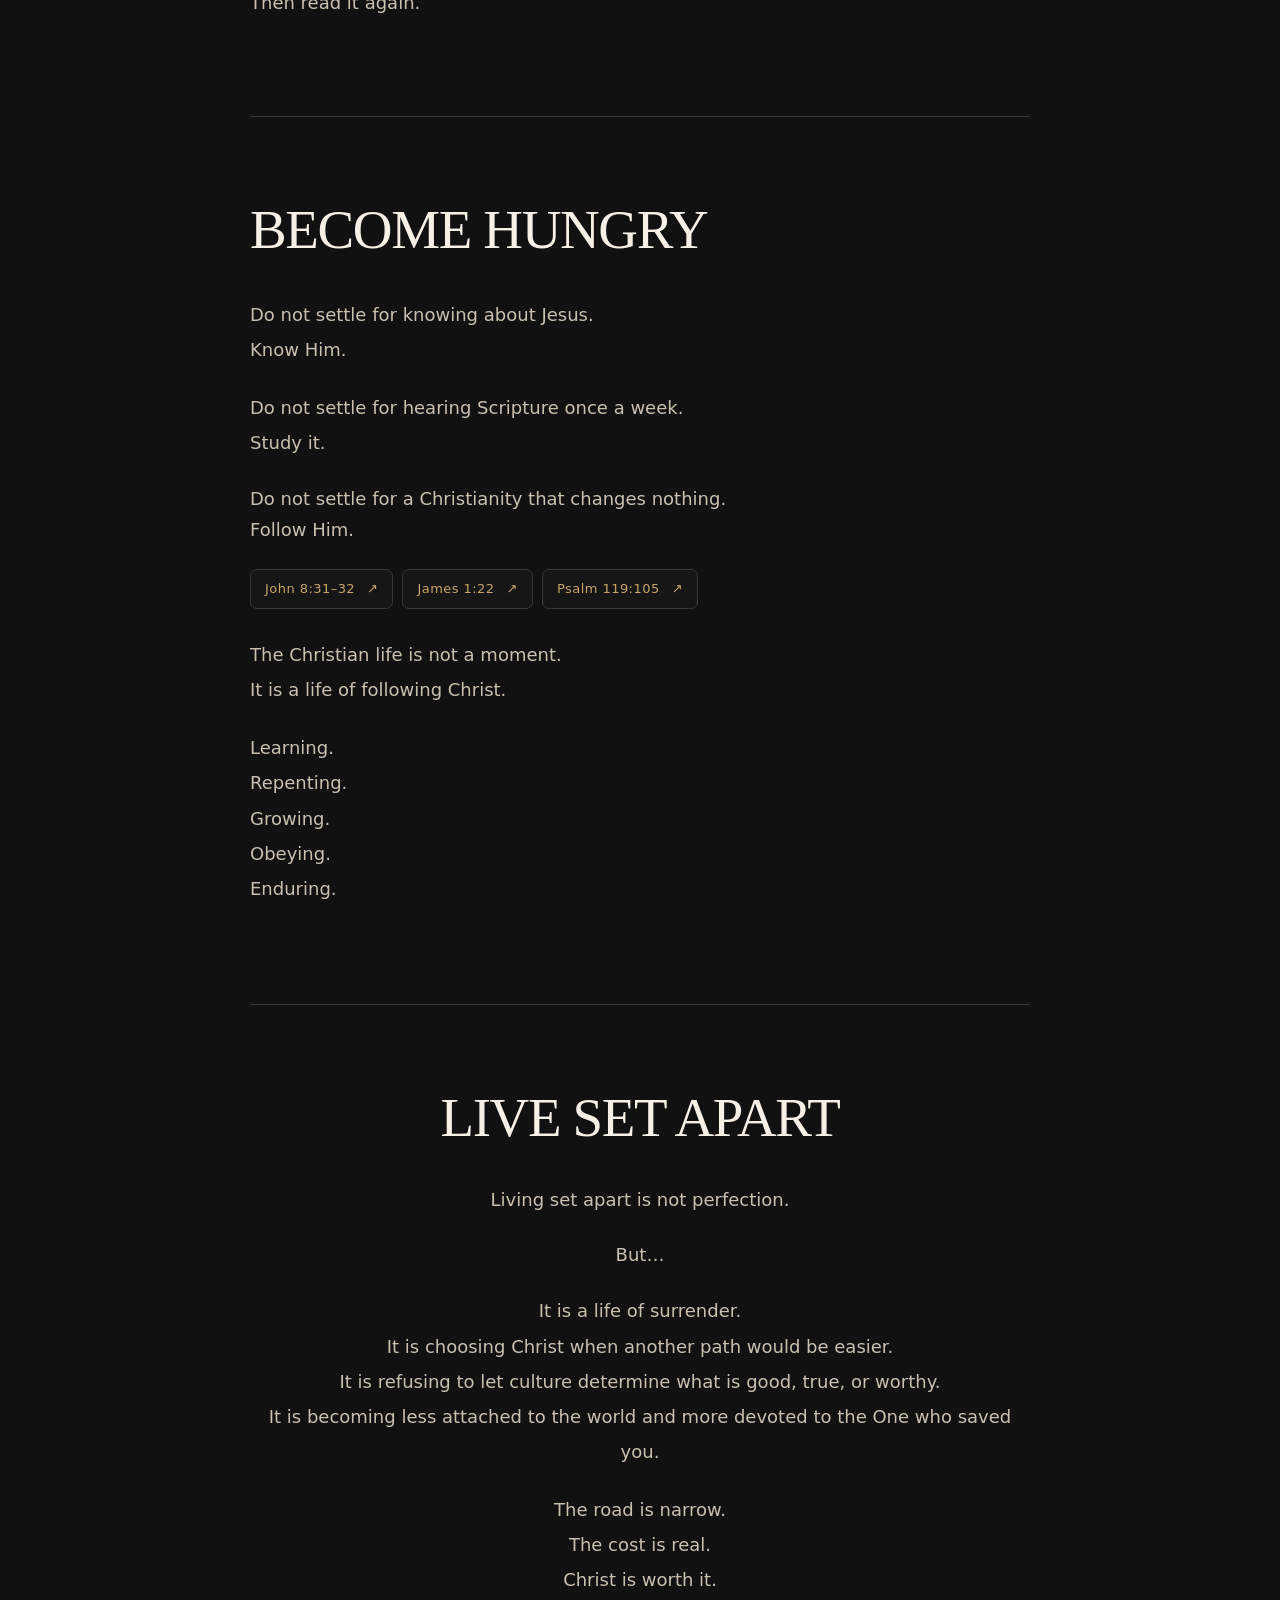
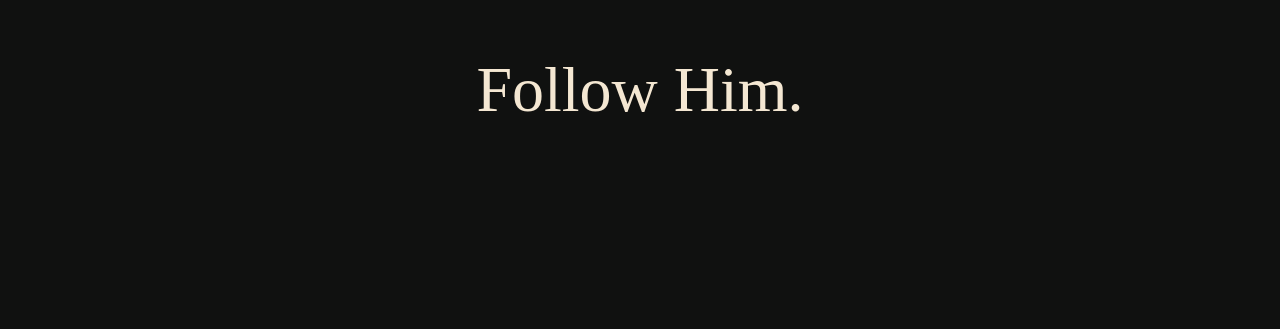
==== commit db3e84f3: "Add files via upload" ====
--- a/index.html
+++ b/index.html
@@ -18,7 +18,19 @@
 #rare-life-site .rl-section:last-child{text-align:center;padding-bottom:90px}
 #rare-life-site .rl-section:last-child p:last-child{font:normal clamp(38px,7vw,64px)/1.2 Georgia,"Times New Roman",serif;color:#f4e7d2;margin:55px 0 0}
 @media(max-width:600px){#rare-life-site{padding:0 20px 70px;font-size:16px}#rare-life-site .rl-intro,#rare-life-site .rl-section{padding:62px 0}#rare-life-site .rl-intro{padding-top:90px}#rare-life-site h1{margin-bottom:34px}#rare-life-site h2{margin-bottom:25px}#rare-life-site .rl-quote{padding-left:16px}}
+
+/* Minimal navigation — link opens outside the Vzy iframe. */
+#rare-life-site .rl-topbar{max-width:780px;margin:0 auto;display:flex;align-items:center;justify-content:space-between;gap:16px;padding:24px 0 0}
+#rare-life-site .rl-topbar-brand{font-size:11px;font-weight:700;letter-spacing:.22em;color:var(--rl-gold);text-decoration:none}
+#rare-life-site .rl-blog-link{display:inline-flex;align-items:center;gap:6px;font-size:14px;letter-spacing:.03em;color:var(--rl-text);text-decoration:none;border-bottom:1px solid var(--rl-line);padding:6px 2px}
+#rare-life-site .rl-blog-link:hover,#rare-life-site .rl-blog-link:focus-visible{color:var(--rl-gold);border-color:var(--rl-gold)}
+#rare-life-site .rl-intro{padding-top:76px}
+@media(max-width:600px){#rare-life-site .rl-topbar{padding-top:20px}#rare-life-site .rl-intro{padding-top:60px}}
 </style></head><body><main id="rare-life-site" class="rare-life-site" aria-label="The Rare Life">
+<nav class="rl-topbar" aria-label="Main navigation">
+  <span class="rl-topbar-brand">THE RARE LIFE</span>
+  <a class="rl-blog-link" href="https://the-rare-life.com/rareblog" target="_top" rel="noopener">Blog <span aria-hidden="true">↗</span></a>
+</nav>
 <header class="rl-intro"><p class="rl-site-name">THE RARE LIFE</p><h1>Set Apart.</h1><p class="rl-lines">The world has a way.<br>A way of thinking.<br>A way of living.<br>A way of defining success, pleasure, identity, truth, and purpose.</p><p>Following Jesus means choosing another way.</p><p>Following Christ is a call to belong completely to Him, even when obedience separates you from what everyone else considers normal.</p><blockquote class="rl-quote"><p>“Do not be conformed to this world, but be transformed by the renewal of your mind.”</p><a class="rl-verse" href="https://www.esv.org/Romans+12/" target="_blank" rel="noopener noreferrer" aria-label="Read Romans 12:2 in ESV chapter context">Romans 12:2 <span aria-hidden="true">↗</span></a></blockquote></header>
 <section class="rl-section" id="there-are-two-roads"><h2>THERE ARE TWO ROADS</h2><p class="rl-lines">Jesus never described following Him as the easiest road.<br>He described a narrow one.</p><blockquote class="rl-quote"><p>“The gate is narrow and the way is hard that leads to life, and those who find it are few.”</p><a class="rl-verse" href="https://www.esv.org/Matthew+7/" target="_blank" rel="noopener noreferrer" aria-label="Read Matthew 7:14 in ESV chapter context">Matthew 7:14 <span aria-hidden="true">↗</span></a></blockquote><p>Recognize that the direction of the world and the direction of Christ are not the same.</p><p>Following Jesus will require you to leave some things behind.</p><p class="rl-lines">Some habits.<br>Some desires.<br>Some relationships.<br>Some ways of thinking.<br>Some versions of yourself.</p><p>When Christ makes you new, you no longer belong to the life you lived before.</p></section>
 <section class="rl-section" id="salvation"><h2>SALVATION</h2><p>Every person has sinned.</p><div class="rl-references"><a class="rl-verse" href="https://www.esv.org/Romans+3/" target="_blank" rel="noopener noreferrer" aria-label="Read Romans 3:23 in ESV chapter context">Romans 3:23 <span aria-hidden="true">↗</span></a></div><p>Sin separates us from a holy God.</p><div class="rl-references"><a class="rl-verse" href="https://www.esv.org/Romans+6/" target="_blank" rel="noopener noreferrer" aria-label="Read Romans 6:23 in ESV chapter context">Romans 6:23 <span aria-hidden="true">↗</span></a></div><p>We cannot repair that separation through good behavior, religion, generosity, morality, church attendance, or becoming a better version of ourselves.</p><p>Salvation is found in Jesus Christ.</p><p>Jesus lived without sin, died for sinners, and rose from the dead.</p><div class="rl-references"><a class="rl-verse" href="https://www.esv.org/John+3/" target="_blank" rel="noopener noreferrer" aria-label="Read John 3:16 in ESV chapter context">John 3:16 <span aria-hidden="true">↗</span></a><a class="rl-verse" href="https://www.esv.org/1+Corinthians+15/" target="_blank" rel="noopener noreferrer" aria-label="Read 1 Corinthians 15:3–4 in ESV chapter context">1 Corinthians 15:3–4 <span aria-hidden="true">↗</span></a></div><p>We are saved by God’s grace through faith in Christ, not through our own works.</p><div class="rl-references"><a class="rl-verse" href="https://www.esv.org/Ephesians+2/" target="_blank" rel="noopener noreferrer" aria-label="Read Ephesians 2:8–9 in ESV chapter context">Ephesians 2:8–9 <span aria-hidden="true">↗</span></a></div><p>The call of Christ is a call to repent and believe.</p><div class="rl-references"><a class="rl-verse" href="https://www.esv.org/Mark+1/" target="_blank" rel="noopener noreferrer" aria-label="Read Mark 1:15 in ESV chapter context">Mark 1:15 <span aria-hidden="true">↗</span></a></div><p>Turn from sin.<br>Believe the Gospel.<br>Follow Jesus.</p><div class="rl-references"><a class="rl-verse" href="https://www.esv.org/Romans+10/" target="_blank" rel="noopener noreferrer" aria-label="Read Romans 10:9–10 in ESV chapter context">Romans 10:9–10 <span aria-hidden="true">↗</span></a></div></section>
